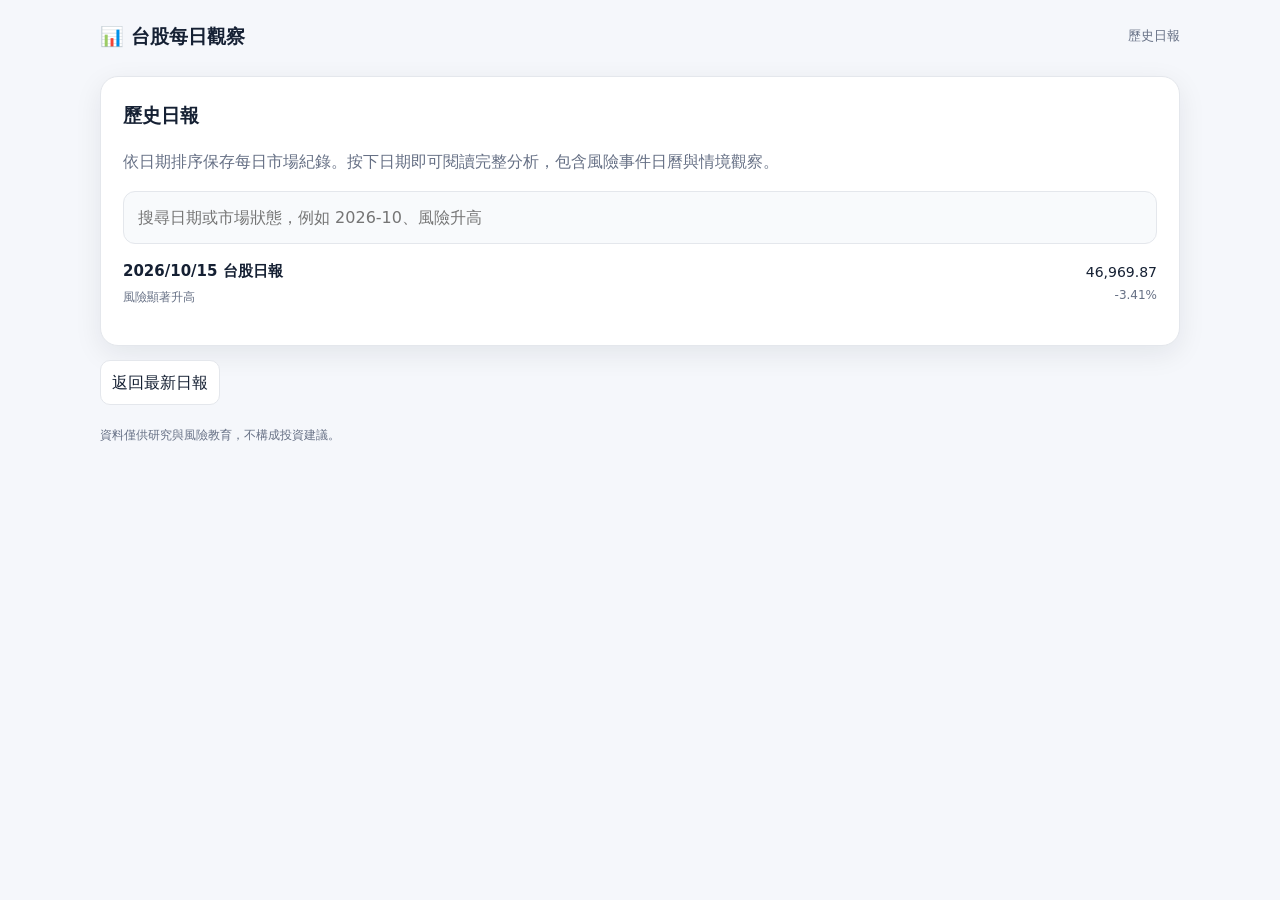
==== archive.html @ d0d0de47 "Add searchable daily report archive" ====
<!doctype html>
<html lang="zh-Hant">
<head>
<meta charset="utf-8"><meta name="viewport" content="width=device-width,initial-scale=1">
<meta name="theme-color" content="#241f33">
<title>歷史日報｜台股每日觀察</title>
<meta name="description" content="查詢歷年台股每日盤後日報、加權指數與市場風險紀錄。">
<link rel="stylesheet" href="./assets/style.css">
<style>
.search{width:100%;padding:12px 14px;border-radius:12px;border:1px solid var(--line);background:var(--panel-soft);color:var(--text);font:inherit}
.archive-row{display:flex;align-items:center;justify-content:space-between;gap:12px;padding:15px 0;border-top:1px solid var(--line);text-decoration:none}
.archive-row:first-child{border-top:0}
.archive-row strong{display:block;font-size:15px}
.archive-row small{display:block;color:var(--muted);font-size:12px;margin-top:3px}
.archive-right{text-align:right;white-space:nowrap;font-size:14px}
.archive-right em{display:block;font-style:normal;color:var(--muted);font-size:12px}
</style>
</head>
<body>
<header class="site-header"><div class="container brand"><h1>📊 台股每日觀察</h1><div class="date">歷史日報</div></div></header>
<main class="container">
<section class="section">
  <h3>歷史日報</h3>
  <p style="color:var(--muted)">依日期排序保存每日市場紀錄。按下日期即可閱讀完整分析，包含風險事件日曆與情境觀察。</p>
  <input class="search" type="search" id="q" placeholder="搜尋日期或市場狀態，例如 2026-10、風險升高" aria-label="搜尋歷史日報">
  <div id="report-list"><a class="archive-row" href="./reports/2026-10-15.html"><span><strong>2026/10/15 台股日報</strong><small>風險顯著升高</small></span><span class="archive-right">46,969.87<em>-3.41%</em></span></a></div>
</section>
<nav class="navlinks"><a href="./index.html">返回最新日報</a></nav>
</main>
<footer class="footer"><div class="container">資料僅供研究與風險教育，不構成投資建議。</div></footer>
<script>
(()=>{const list=document.getElementById('report-list'),q=document.getElementById('q');
let reports=[];
const escapeHtml=s=>String(s).replace(/[&<>"']/g,c=>({'&':'&amp;','<':'&lt;','>':'&gt;','"':'&quot;',"'":'&#39;'}[c]));
function draw(){const key=q.value.trim().toLowerCase();const rows=reports.filter(r=>(r.date+' '+(r.market_state||'')).toLowerCase().includes(key));
list.innerHTML=rows.length?rows.map(r=>'<a class="archive-row" href="./'+encodeURI(r.url)+'"><span><strong>'+escapeHtml(r.title||r.date)+'</strong><small>'+escapeHtml(r.market_state||'未分類')+'</small></span><span class="archive-right">'+(Number.isFinite(Number(r.taiex_close))&&r.taiex_close!==null?Number(r.taiex_close).toLocaleString('en-US',{minimumFractionDigits:2,maximumFractionDigits:2}):'休市')+'<em>'+(typeof r.change_pct==='number'?(r.change_pct>0?'+':'')+r.change_pct.toFixed(2)+'%':'—')+'</em></span></a>').join(''):'<p>沒有符合條件的紀錄。</p>';}
fetch('./data/history.json',{cache:'no-store'}).then(r=>{if(!r.ok)throw new Error('load failed');return r.json()}).then(data=>{reports=data.sort((a,b)=>b.date.localeCompare(a.date));draw()}).catch(()=>{});
q.addEventListener('input',draw);
})();
</script>
</body></html>
---- assets/style.css ----
:root{
  color-scheme:light dark;
  --bg:#f5f7fb;
  --panel:#ffffff;
  --panel-soft:#f8fafc;
  --text:#152033;
  --muted:#667085;
  --line:#e4e7ec;
  --accent:#3157d5;
  --green:#087a55;
  --yellow:#946200;
  --orange:#b54708;
  --red:#b42318;
  --shadow:0 8px 28px rgba(16,24,40,.08);
}
*{box-sizing:border-box}
html{scroll-behavior:smooth}
body{
  margin:0;
  font-family:Inter,"Noto Sans TC","PingFang TC","Microsoft JhengHei",system-ui,-apple-system,sans-serif;
  background:var(--bg);
  color:var(--text);
  line-height:1.7;
}
a{color:inherit}
.container{width:min(1080px,calc(100% - 28px));margin:0 auto}
.site-header{padding:20px 0 10px}
.brand{display:flex;align-items:center;justify-content:space-between;gap:16px}
.brand h1{font-size:19px;margin:0}
.brand .date{font-size:13px;color:var(--muted)}
.hero{
  background:linear-gradient(135deg,#241f33,#5d2634);
  color:#fff;
  border-radius:22px;
  padding:26px;
  margin:12px 0 18px;
  box-shadow:var(--shadow);
}
.hero-top{display:flex;justify-content:space-between;gap:18px;align-items:flex-start}
.kicker{font-size:13px;opacity:.78;letter-spacing:.04em}
.hero h2{font-size:clamp(28px,6vw,52px);line-height:1.05;margin:8px 0}
.hero .change{font-weight:700;font-size:18px}
.risk-badge{
  display:inline-flex;align-items:center;gap:7px;
  padding:7px 11px;border-radius:999px;
  background:rgba(255,255,255,.13);font-size:13px;font-weight:700;white-space:nowrap
}
.hero-note{margin:18px 0 0;max-width:780px;opacity:.9}
.grid{display:grid;grid-template-columns:repeat(4,1fr);gap:12px;margin-bottom:18px}
.card,.section{
  background:var(--panel);
  border:1px solid var(--line);
  border-radius:18px;
  box-shadow:var(--shadow);
}
.card{padding:16px}
.card-label{font-size:12px;color:var(--muted);margin-bottom:5px}
.card-value{font-size:21px;font-weight:800;line-height:1.25}
.card-sub{font-size:12px;color:var(--muted);margin-top:4px}
.section{padding:22px;margin:14px 0}
.section h3{margin:0 0 14px;font-size:19px}
.section h4{margin:18px 0 6px;font-size:15px}
.section p:last-child{margin-bottom:0}
.callout{
  border-left:4px solid var(--accent);
  background:var(--panel-soft);
  padding:14px 16px;border-radius:10px;margin:12px 0
}
.callout.red{border-left-color:var(--red)}
.callout.orange{border-left-color:var(--orange)}
.callout.green{border-left-color:var(--green)}
table{width:100%;border-collapse:collapse;font-size:14px}
th,td{padding:11px 9px;border-bottom:1px solid var(--line);text-align:left;vertical-align:top}
th{font-size:12px;color:var(--muted);font-weight:700}
tr:last-child td{border-bottom:0}
.tag{display:inline-flex;padding:3px 8px;border-radius:999px;font-size:12px;font-weight:700;background:var(--panel-soft);border:1px solid var(--line)}
.tag.red{color:var(--red)}
.tag.orange{color:var(--orange)}
.tag.green{color:var(--green)}
.tag.yellow{color:var(--yellow)}
.two-col{display:grid;grid-template-columns:1fr 1fr;gap:14px}
ul,ol{padding-left:22px}
details{border-top:1px solid var(--line);padding:14px 0}
details:first-of-type{border-top:0}
summary{cursor:pointer;font-weight:750}
.footer{padding:20px 0 44px;color:var(--muted);font-size:12px}
.footer a{text-decoration:none}
.navlinks{display:flex;gap:10px;flex-wrap:wrap;margin:10px 0 0}
.navlinks a{padding:8px 11px;border:1px solid var(--line);border-radius:10px;text-decoration:none;background:var(--panel)}
@media(max-width:760px){
  .grid{grid-template-columns:repeat(2,1fr)}
  .two-col{grid-template-columns:1fr}
  .hero{padding:21px}
  .hero-top{display:block}
  .risk-badge{margin-top:10px}
  .section{padding:18px}
  table{font-size:13px}
}
@media(prefers-color-scheme:dark){
  :root{
    --bg:#0c111b;--panel:#121a27;--panel-soft:#172131;--text:#eef2f7;--muted:#98a2b3;--line:#253247;--accent:#8fa7ff;
    --shadow:0 8px 28px rgba(0,0,0,.22)
  }
  .hero{background:linear-gradient(135deg,#251923,#542431)}
}
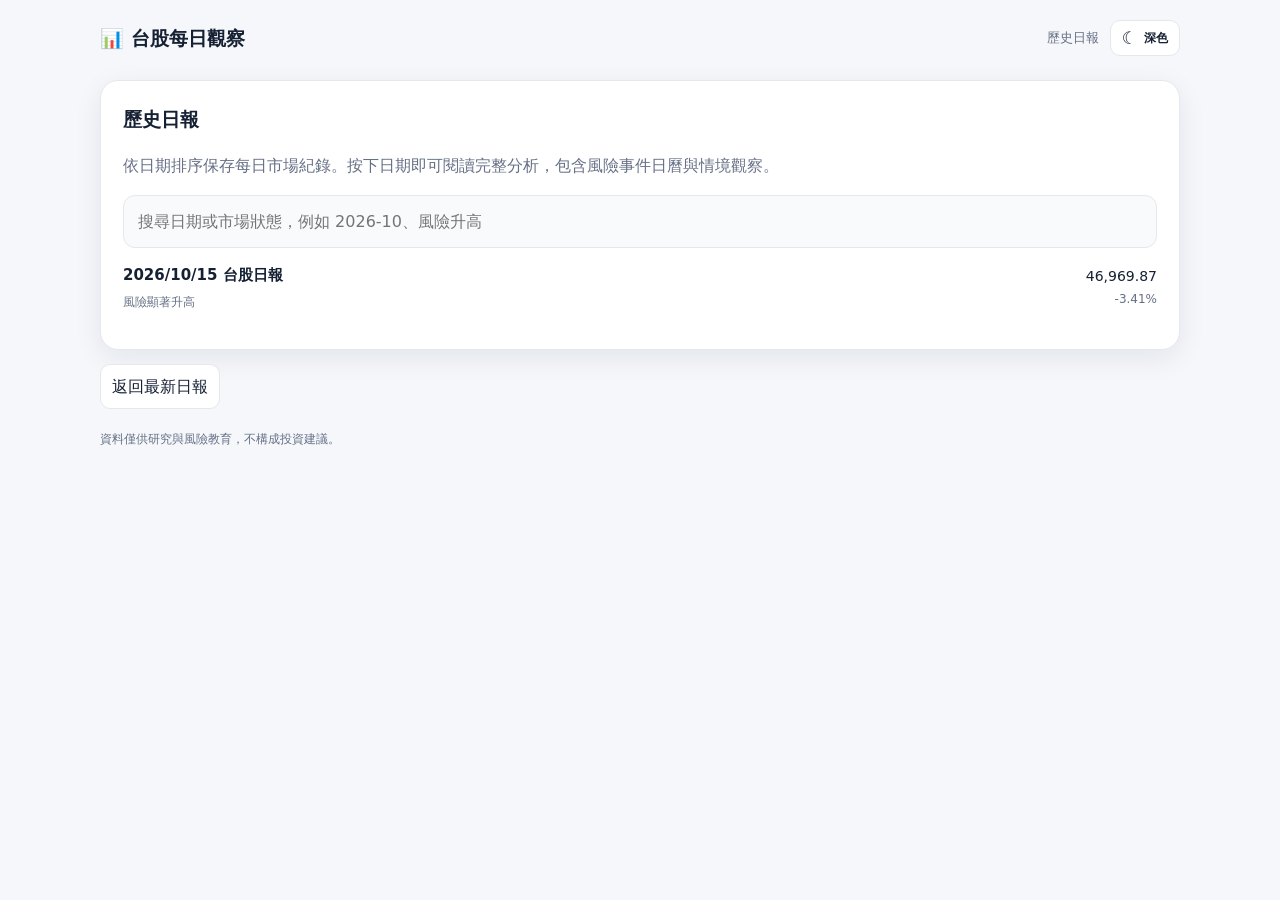
==== commit 6d35a368: "Enable persistent manual light/dark mode for reports and archive" ====
--- a/archive.html
+++ b/archive.html
@@ -5,6 +5,7 @@
 <meta name="theme-color" content="#241f33">
 <title>歷史日報｜台股每日觀察</title>
 <meta name="description" content="查詢歷年台股每日盤後日報、加權指數與市場風險紀錄。">
+<script src="./assets/theme.js"></script>
 <link rel="stylesheet" href="./assets/style.css">
 <style>
 .search{width:100%;padding:12px 14px;border-radius:12px;border:1px solid var(--line);background:var(--panel-soft);color:var(--text);font:inherit}
@@ -17,7 +18,7 @@
 </style>
 </head>
 <body>
-<header class="site-header"><div class="container brand"><h1>📊 台股每日觀察</h1><div class="date">歷史日報</div></div></header>
+<header class="site-header"><div class="container brand"><h1>📊 台股每日觀察</h1><div class="header-actions"><span class="date">歷史日報</span><button type="button" class="theme-switch" data-theme-toggle aria-label="切換深色模式"><span class="theme-icon">☾</span><span class="theme-label">深色</span></button></div></div></header>
 <main class="container">
 <section class="section">
   <h3>歷史日報</h3>
--- a/assets/style.css
+++ b/assets/style.css
@@ -1,5 +1,5 @@
 :root{
-  color-scheme:light dark;
+  color-scheme:light;
   --bg:#f5f7fb;
   --panel:#ffffff;
   --panel-soft:#f8fafc;
@@ -96,10 +96,16 @@
   .section{padding:18px}
   table{font-size:13px}
 }
-@media(prefers-color-scheme:dark){
-  :root{
+:root[data-theme="dark"]{
     --bg:#0c111b;--panel:#121a27;--panel-soft:#172131;--text:#eef2f7;--muted:#98a2b3;--line:#253247;--accent:#8fa7ff;
     --shadow:0 8px 28px rgba(0,0,0,.22)
   }
-  .hero{background:linear-gradient(135deg,#251923,#542431)}
-}
+:root[data-theme="dark"] .hero{background:linear-gradient(135deg,#251923,#542431)}
+
+/* Shared manual theme toggle for report/archive pages */
+.header-actions{display:flex;gap:11px;align-items:center}
+.theme-switch{display:inline-flex;gap:7px;align-items:center;padding:7px 11px;border:1px solid var(--line);border-radius:10px;background:var(--panel);color:var(--text);font:inherit;font-size:12px;cursor:pointer}
+.theme-switch:hover,.theme-switch:focus-visible{border-color:var(--accent)}
+.theme-switch .theme-icon{font-size:17px;line-height:1}
+.theme-switch .theme-label{font-weight:650}
+@media(max-width:520px){.brand{flex-wrap:wrap;gap:9px}.header-actions{gap:8px}}
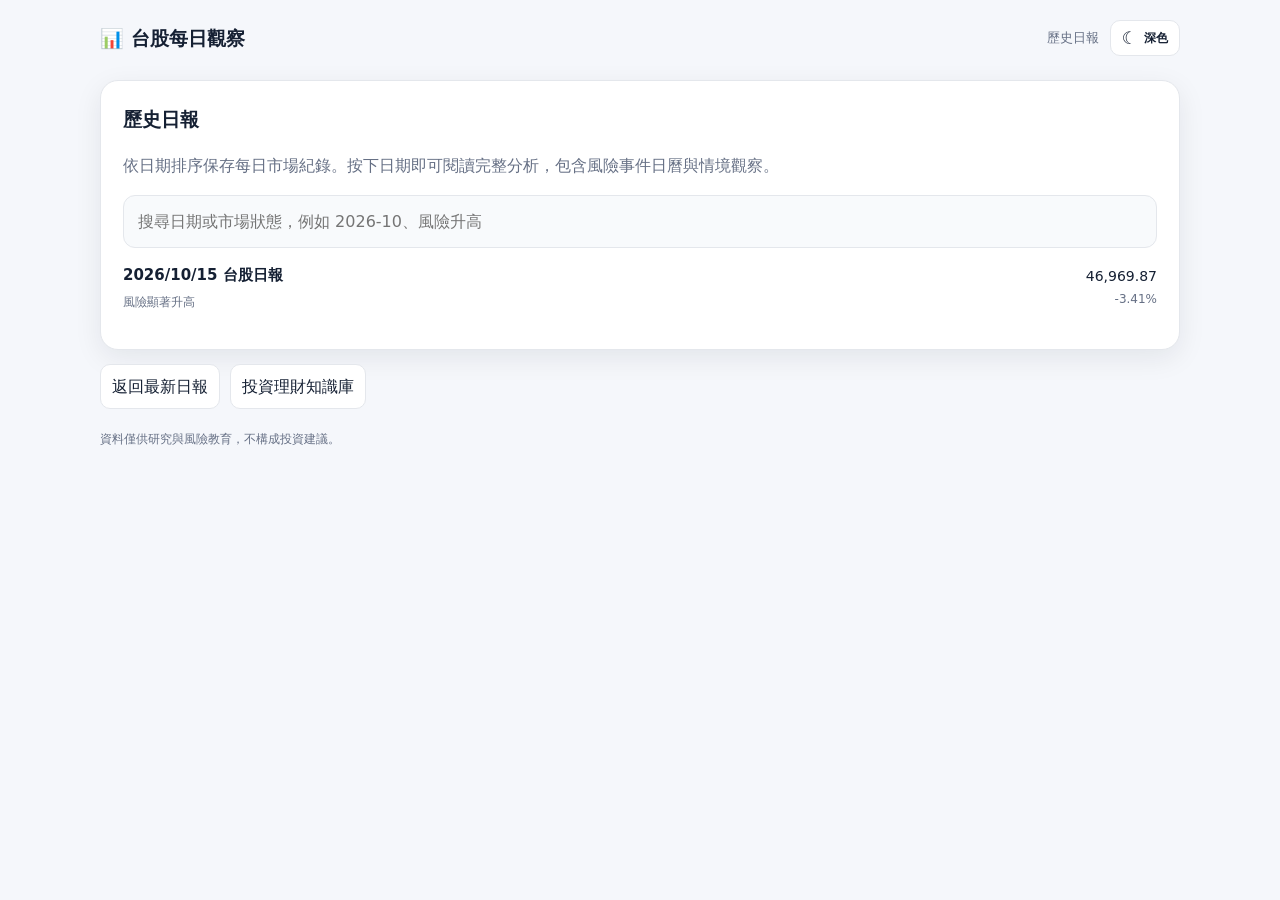
==== commit 080d53df: "Link Investment Academy from archive.html" ====
--- a/archive.html
+++ b/archive.html
@@ -26,7 +26,7 @@
   <input class="search" type="search" id="q" placeholder="搜尋日期或市場狀態，例如 2026-10、風險升高" aria-label="搜尋歷史日報">
   <div id="report-list"><a class="archive-row" href="./reports/2026-10-15.html"><span><strong>2026/10/15 台股日報</strong><small>風險顯著升高</small></span><span class="archive-right">46,969.87<em>-3.41%</em></span></a></div>
 </section>
-<nav class="navlinks"><a href="./index.html">返回最新日報</a></nav>
+<nav class="navlinks"><a href="./index.html">返回最新日報</a><a href="./guide.html">投資理財知識庫</a></nav>
 </main>
 <footer class="footer"><div class="container">資料僅供研究與風險教育，不構成投資建議。</div></footer>
 <script>
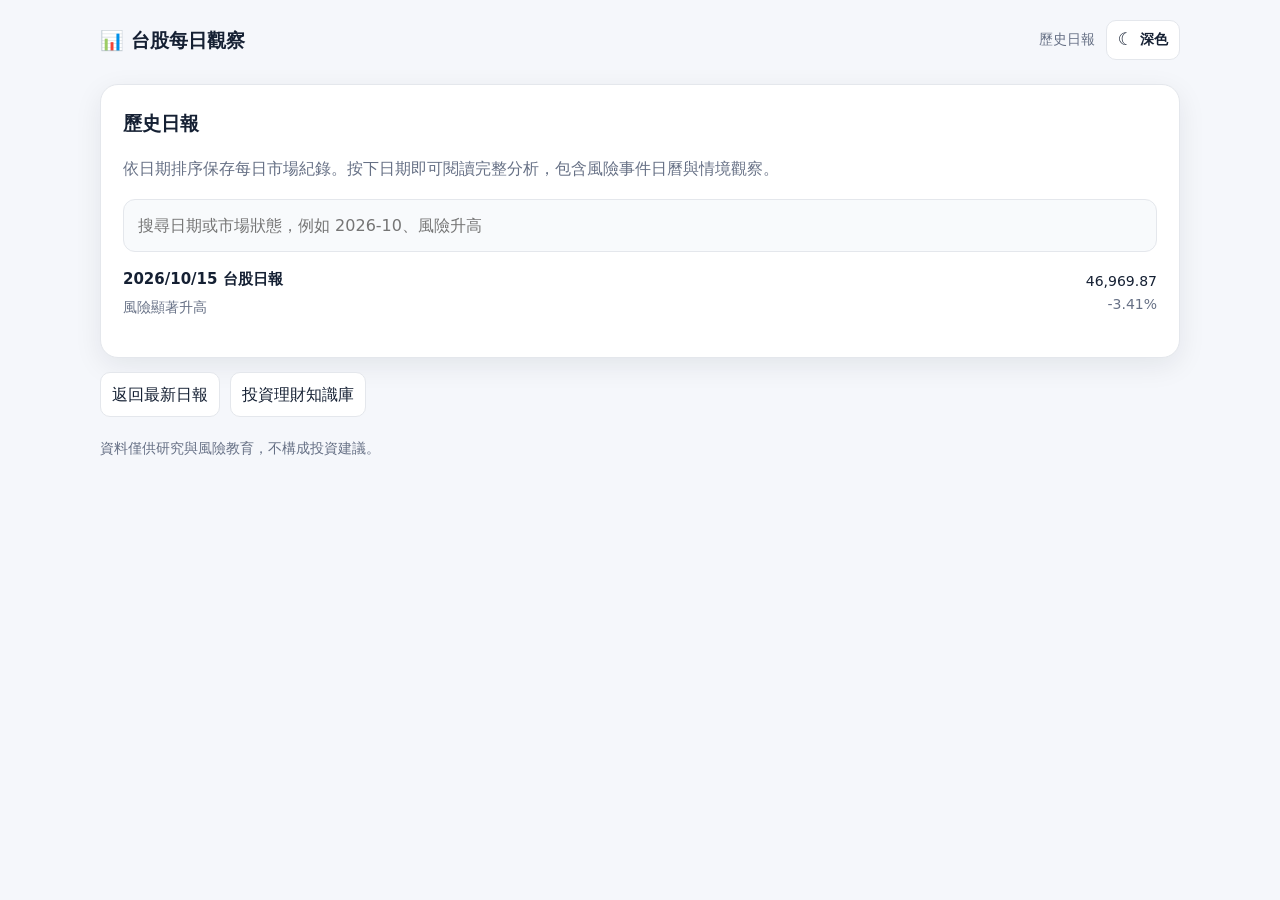
==== commit bfe31bde: "Increase website typography with minimum 14px across archive.html" ====
--- a/archive.html
+++ b/archive.html
@@ -9,12 +9,12 @@
 <link rel="stylesheet" href="./assets/style.css">
 <style>
 .search{width:100%;padding:12px 14px;border-radius:12px;border:1px solid var(--line);background:var(--panel-soft);color:var(--text);font:inherit}
-.archive-row{display:flex;align-items:center;justify-content:space-between;gap:12px;padding:15px 0;border-top:1px solid var(--line);text-decoration:none}
+.archive-row{display:flex;align-items:center;justify-content:space-between;gap:12px;flex-wrap:wrap;padding:15px 0;border-top:1px solid var(--line);text-decoration:none}
 .archive-row:first-child{border-top:0}
 .archive-row strong{display:block;font-size:15px}
-.archive-row small{display:block;color:var(--muted);font-size:12px;margin-top:3px}
+.archive-row small{display:block;color:var(--muted);font-size:14px;margin-top:3px}
 .archive-right{text-align:right;white-space:nowrap;font-size:14px}
-.archive-right em{display:block;font-style:normal;color:var(--muted);font-size:12px}
+.archive-right em{display:block;font-style:normal;color:var(--muted);font-size:14px}
 </style>
 </head>
 <body>
--- a/assets/style.css
+++ b/assets/style.css
@@ -21,13 +21,14 @@
   background:var(--bg);
   color:var(--text);
   line-height:1.7;
+  font-size:16px;
 }
 a{color:inherit}
 .container{width:min(1080px,calc(100% - 28px));margin:0 auto}
 .site-header{padding:20px 0 10px}
 .brand{display:flex;align-items:center;justify-content:space-between;gap:16px}
 .brand h1{font-size:19px;margin:0}
-.brand .date{font-size:13px;color:var(--muted)}
+.brand .date{font-size:14px;color:var(--muted)}
 .hero{
   background:linear-gradient(135deg,#241f33,#5d2634);
   color:#fff;
@@ -37,13 +38,13 @@
   box-shadow:var(--shadow);
 }
 .hero-top{display:flex;justify-content:space-between;gap:18px;align-items:flex-start}
-.kicker{font-size:13px;opacity:.78;letter-spacing:.04em}
+.kicker{font-size:14px;opacity:.78;letter-spacing:.04em}
 .hero h2{font-size:clamp(28px,6vw,52px);line-height:1.05;margin:8px 0}
 .hero .change{font-weight:700;font-size:18px}
 .risk-badge{
   display:inline-flex;align-items:center;gap:7px;
   padding:7px 11px;border-radius:999px;
-  background:rgba(255,255,255,.13);font-size:13px;font-weight:700;white-space:nowrap
+  background:rgba(255,255,255,.13);font-size:14px;font-weight:700;white-space:nowrap
 }
 .hero-note{margin:18px 0 0;max-width:780px;opacity:.9}
 .grid{display:grid;grid-template-columns:repeat(4,1fr);gap:12px;margin-bottom:18px}
@@ -54,9 +55,9 @@
   box-shadow:var(--shadow);
 }
 .card{padding:16px}
-.card-label{font-size:12px;color:var(--muted);margin-bottom:5px}
+.card-label{font-size:14px;color:var(--muted);margin-bottom:5px}
 .card-value{font-size:21px;font-weight:800;line-height:1.25}
-.card-sub{font-size:12px;color:var(--muted);margin-top:4px}
+.card-sub{font-size:14px;color:var(--muted);margin-top:4px}
 .section{padding:22px;margin:14px 0}
 .section h3{margin:0 0 14px;font-size:19px}
 .section h4{margin:18px 0 6px;font-size:15px}
@@ -71,9 +72,9 @@
 .callout.green{border-left-color:var(--green)}
 table{width:100%;border-collapse:collapse;font-size:14px}
 th,td{padding:11px 9px;border-bottom:1px solid var(--line);text-align:left;vertical-align:top}
-th{font-size:12px;color:var(--muted);font-weight:700}
+th{font-size:14px;color:var(--muted);font-weight:700}
 tr:last-child td{border-bottom:0}
-.tag{display:inline-flex;padding:3px 8px;border-radius:999px;font-size:12px;font-weight:700;background:var(--panel-soft);border:1px solid var(--line)}
+.tag{display:inline-flex;padding:3px 8px;border-radius:999px;font-size:14px;font-weight:700;background:var(--panel-soft);border:1px solid var(--line)}
 .tag.red{color:var(--red)}
 .tag.orange{color:var(--orange)}
 .tag.green{color:var(--green)}
@@ -83,7 +84,7 @@
 details{border-top:1px solid var(--line);padding:14px 0}
 details:first-of-type{border-top:0}
 summary{cursor:pointer;font-weight:750}
-.footer{padding:20px 0 44px;color:var(--muted);font-size:12px}
+.footer{padding:20px 0 44px;color:var(--muted);font-size:14px}
 .footer a{text-decoration:none}
 .navlinks{display:flex;gap:10px;flex-wrap:wrap;margin:10px 0 0}
 .navlinks a{padding:8px 11px;border:1px solid var(--line);border-radius:10px;text-decoration:none;background:var(--panel)}
@@ -94,7 +95,7 @@
   .hero-top{display:block}
   .risk-badge{margin-top:10px}
   .section{padding:18px}
-  table{font-size:13px}
+  table{font-size:14px}
 }
 :root[data-theme="dark"]{
     --bg:#0c111b;--panel:#121a27;--panel-soft:#172131;--text:#eef2f7;--muted:#98a2b3;--line:#253247;--accent:#8fa7ff;
@@ -104,8 +105,17 @@
 
 /* Shared manual theme toggle for report/archive pages */
 .header-actions{display:flex;gap:11px;align-items:center}
-.theme-switch{display:inline-flex;gap:7px;align-items:center;padding:7px 11px;border:1px solid var(--line);border-radius:10px;background:var(--panel);color:var(--text);font:inherit;font-size:12px;cursor:pointer}
+.theme-switch{display:inline-flex;gap:7px;align-items:center;padding:7px 11px;border:1px solid var(--line);border-radius:10px;background:var(--panel);color:var(--text);font:inherit;font-size:14px;cursor:pointer}
 .theme-switch:hover,.theme-switch:focus-visible{border-color:var(--accent)}
 .theme-switch .theme-icon{font-size:17px;line-height:1}
 .theme-switch .theme-label{font-weight:650}
 @media(max-width:520px){.brand{flex-wrap:wrap;gap:9px}.header-actions{gap:8px}}
+
+/* Report/archive readability: body 16px, helper text never below 14px. */
+th,.card-label,.card-sub,.tag,.kicker,.footer,.brand .date,.theme-switch{font-size:14px}
+.section p,.section li,.callout{line-height:1.75}
+@media(max-width:760px){
+ .section{overflow-x:auto}
+ table{font-size:14px}
+ .brand{flex-wrap:wrap}
+}
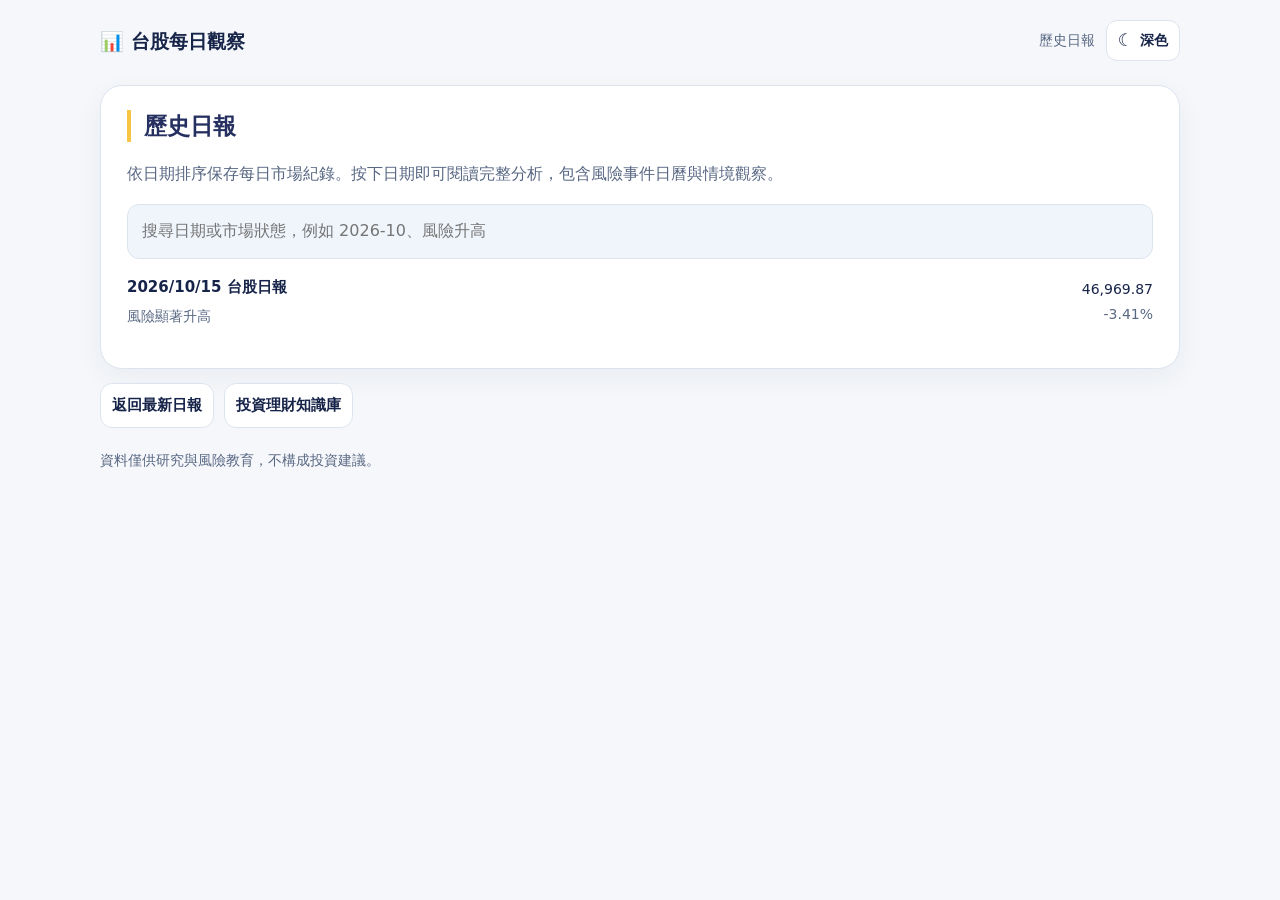
==== commit cf3aae38: "Polish accessible gold/navy accents and remove obsolete purple browser chrome" ====
--- a/archive.html
+++ b/archive.html
@@ -2,7 +2,7 @@
 <html lang="zh-Hant">
 <head>
 <meta charset="utf-8"><meta name="viewport" content="width=device-width,initial-scale=1">
-<meta name="theme-color" content="#241f33">
+<meta name="theme-color" content="#F5F7FA">
 <title>歷史日報｜台股每日觀察</title>
 <meta name="description" content="查詢歷年台股每日盤後日報、加權指數與市場風險紀錄。">
 <script src="./assets/theme.js"></script>
--- a/assets/style.css
+++ b/assets/style.css
@@ -6,7 +6,7 @@
   --text:#152033;
   --muted:#667085;
   --line:#e4e7ec;
-  --accent:#3157d5;
+  --accent:#F6C543;
   --green:#087a55;
   --yellow:#946200;
   --orange:#b54708;
@@ -30,7 +30,7 @@
 .brand h1{font-size:19px;margin:0}
 .brand .date{font-size:14px;color:var(--muted)}
 .hero{
-  background:linear-gradient(135deg,#241f33,#5d2634);
+  background:linear-gradient(128deg,#252F60,#4053A0);
   color:#fff;
   border-radius:22px;
   padding:26px;
@@ -98,10 +98,10 @@
   table{font-size:14px}
 }
 :root[data-theme="dark"]{
-    --bg:#0c111b;--panel:#121a27;--panel-soft:#172131;--text:#eef2f7;--muted:#98a2b3;--line:#253247;--accent:#8fa7ff;
+    --bg:#0c111b;--panel:#121a27;--panel-soft:#172131;--text:#eef2f7;--muted:#98a2b3;--line:#253247;--accent:#F6C543;
     --shadow:0 8px 28px rgba(0,0,0,.22)
   }
-:root[data-theme="dark"] .hero{background:linear-gradient(135deg,#251923,#542431)}
+:root[data-theme="dark"] .hero{background:linear-gradient(128deg,#252F60,#313D78)}
 
 /* Shared manual theme toggle for report/archive pages */
 .header-actions{display:flex;gap:11px;align-items:center}
@@ -119,3 +119,84 @@
  table{font-size:14px}
  .brand{flex-wrap:wrap}
 }
+
+/* Research Dashboard palette shared by historical / daily HTML reports.
+   Gold #F6C543 for brand actions, navy + ice blue + teal + warm orange for structure. */
+:root{
+ --bg:#F5F7FA;--panel:#FFFFFF;--panel-soft:#F0F5FC;
+ --text:#172449;--muted:#586783;--line:#DDE4EF;
+ --accent:#F6C543;--navy:#252F60;--teal:#178E83;
+ --ice:#438BBE;--orange:#D88642;
+ --green:#168374;--yellow:#825D13;--red:#B42339;
+ --shadow:0 9px 28px rgba(32,52,91,.055);
+}
+:root[data-theme="dark"]{
+ --bg:#111827;--panel:#202B49;--panel-soft:#263852;
+ --text:#F4F7FF;--muted:#BFCBE2;--line:#344462;
+ --accent:#F6C543;--navy:#E5ECFC;--teal:#63C9B5;--ice:#72B4E2;
+ --orange:#E5A56C;--green:#78DBBD;--yellow:#F6C543;--red:#F1A2B5;
+ --shadow:0 11px 30px rgba(0,0,0,.20);
+}
+body{font-size:16px;line-height:1.8}
+.hero{position:relative;overflow:hidden;background:linear-gradient(125deg,#252F60 0%,#313D78 70%,#4053A0 100%);padding:30px 34px;border-radius:22px;box-shadow:0 12px 30px rgba(37,47,96,.14)}
+.hero::before{content:"";position:absolute;right:-130px;top:-160px;width:360px;height:360px;border-radius:50%;background:radial-gradient(circle,rgba(246,197,67,.20),transparent 65%);pointer-events:none}
+.hero .kicker{color:#DDE6F8;opacity:1;font-size:15px}
+.hero .hero-note{font-size:16px;color:#E5ECF9}
+.hero h2{line-height:1.17;overflow-wrap:anywhere}
+.hero .risk-badge{font-size:14px;background:#F6C543;color:#172449;border:1px solid #ECC057}
+.card,.section{border-radius:22px;border:1px solid var(--line);box-shadow:var(--shadow)}
+.card{padding:21px 22px;border-top:4px solid var(--ice);background:#F3F8FC}
+.card:nth-child(2){border-top-color:var(--teal);background:#EDF8F5}
+.card:nth-child(3){border-top-color:#4053A0;background:#F0F4FB}
+.card:nth-child(4){border-top-color:var(--accent);background:#FFF8E6}
+.card-value{font-size:23px;color:#252F60}
+.card-label,.card-sub{font-size:15px;line-height:1.55}
+.section{padding:24px 26px}
+.section h3{font-size:23px;color:var(--navy);padding-left:13px;border-left:4px solid var(--accent);line-height:1.4;margin-bottom:18px}
+.section:has(.callout.red) h3{border-left-color:#C3576B}
+.section:has(.callout.orange) h3{border-left-color:var(--orange)}
+.section:has(.callout.green) h3{border-left-color:var(--teal)}
+.section h4{font-size:18px;color:var(--navy)}
+table{font-size:15px}
+th{font-size:15px;background:var(--panel-soft);color:var(--navy)}
+td,th{padding:12px 13px}
+tr:hover td{background:rgba(67,139,190,.045)}
+.callout{border-radius:0 14px 14px 0;padding:18px 20px;border-left-color:var(--accent);background:#FFF8E6;color:var(--text)}
+.callout.red{border-left-color:#C3576B;background:#FDF1F3}
+.callout.orange{border-left-color:var(--orange);background:#FFF3E7}
+.callout.green{border-left-color:var(--teal);background:#EAF7F3}
+.tag{font-size:14px;padding:5px 10px;border-radius:9px;background:var(--panel-soft)}
+.tag.red{background:#FCEEF1;color:#9F314A;border-color:#F3CBD5}
+.tag.orange,.tag.yellow{background:#FFF0DF;color:#8C4E12;border-color:#F1D6B5}
+.tag.green{background:#E5F5F0;color:#126E63;border-color:#C6E9DE}
+.navlinks a{font-size:15px;border-radius:12px;font-weight:700;transition:background .18s,border-color .18s}
+.navlinks a:hover{background:#FFF4CF;border-color:var(--accent);color:#172449}
+.theme-switch{font-size:14px;border-radius:11px}
+.theme-switch:hover,.theme-switch:focus-visible{border-color:var(--accent)}
+.archive-row{padding:17px 13px;border-radius:12px;transition:background .18s}
+.archive-row:hover,.archive-row:focus-visible{background:var(--panel-soft)}
+.archive-row strong{font-size:16px}
+.archive-row small,.archive-right,.archive-right em{font-size:15px}
+:root[data-theme="dark"] .hero{background:linear-gradient(125deg,#252F60,#313D78 70%,#4053A0)}
+:root[data-theme="dark"] .card{background:#1B3850;border-top-color:#72B4E2}
+:root[data-theme="dark"] .card:nth-child(2){background:#1C3C3B;border-top-color:#63C9B5}
+:root[data-theme="dark"] .card:nth-child(3){background:#263652;border-top-color:#8DABE8}
+:root[data-theme="dark"] .card:nth-child(4){background:#3C3425;border-top-color:#F6C543}
+:root[data-theme="dark"] .card-value{color:#F4F7FF}
+:root[data-theme="dark"] .section h3,:root[data-theme="dark"] .section h4,:root[data-theme="dark"] th{color:#F4F7FF}
+:root[data-theme="dark"] .callout{background:#413823}
+:root[data-theme="dark"] .callout.red{background:#452D38}
+:root[data-theme="dark"] .callout.orange{background:#493726}
+:root[data-theme="dark"] .callout.green{background:#1E423E}
+:root[data-theme="dark"] .tag.red{background:#452D38;color:#FFC0CC;border-color:#694557}
+:root[data-theme="dark"] .tag.orange,:root[data-theme="dark"] .tag.yellow{background:#493726;color:#F7D3A8;border-color:#795331}
+:root[data-theme="dark"] .tag.green{background:#1E423E;color:#A5EDD7;border-color:#3B6A61}
+:root[data-theme="dark"] .navlinks a:hover{background:#453B24;color:#F4F7FF}
+@media(max-width:760px){
+ .hero{padding:24px 21px}
+ .section{padding:20px 17px}
+ .section h3{font-size:21px}
+ .grid{gap:12px}
+ .card{padding:17px}
+ .section{overflow-x:auto}
+}
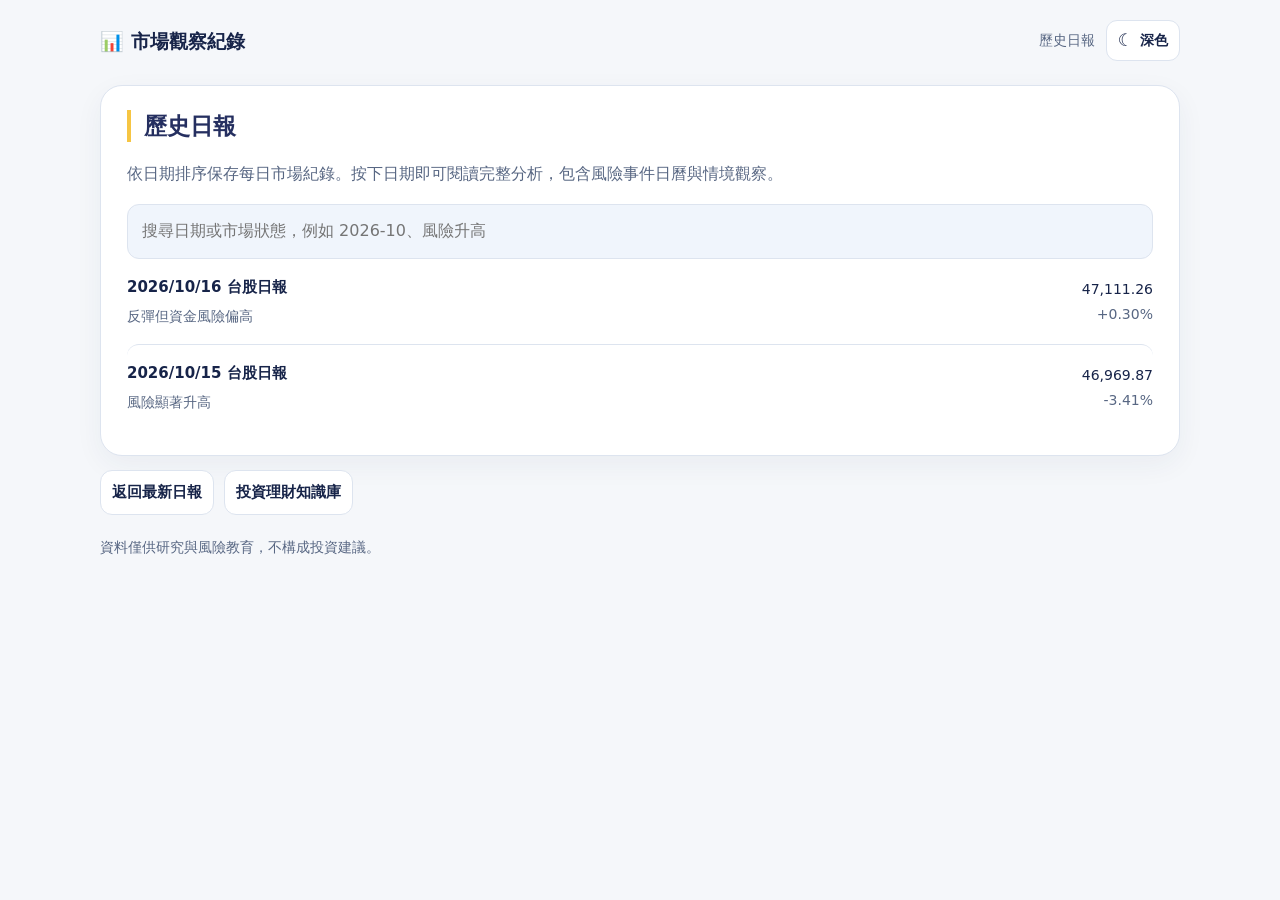
==== commit c318147e: "Use discreet Market Journal branding while preserving market analysis" ====
--- a/archive.html
+++ b/archive.html
@@ -3,8 +3,8 @@
 <head>
 <meta charset="utf-8"><meta name="viewport" content="width=device-width,initial-scale=1">
 <meta name="theme-color" content="#F5F7FA">
-<title>歷史日報｜台股每日觀察</title>
-<meta name="description" content="查詢歷年台股每日盤後日報、加權指數與市場風險紀錄。">
+<title>歷史紀錄｜Market Journal</title>
+<meta name="description" content="查詢每日市場觀察、指數變化與歷史風險紀錄。">
 <script src="./assets/theme.js"></script>
 <link rel="stylesheet" href="./assets/style.css">
 <style>
@@ -18,13 +18,13 @@
 </style>
 </head>
 <body>
-<header class="site-header"><div class="container brand"><h1>📊 台股每日觀察</h1><div class="header-actions"><span class="date">歷史日報</span><button type="button" class="theme-switch" data-theme-toggle aria-label="切換深色模式"><span class="theme-icon">☾</span><span class="theme-label">深色</span></button></div></div></header>
+<header class="site-header"><div class="container brand"><h1>📊 市場觀察紀錄</h1><div class="header-actions"><span class="date">歷史日報</span><button type="button" class="theme-switch" data-theme-toggle aria-label="切換深色模式"><span class="theme-icon">☾</span><span class="theme-label">深色</span></button></div></div></header>
 <main class="container">
 <section class="section">
   <h3>歷史日報</h3>
   <p style="color:var(--muted)">依日期排序保存每日市場紀錄。按下日期即可閱讀完整分析，包含風險事件日曆與情境觀察。</p>
   <input class="search" type="search" id="q" placeholder="搜尋日期或市場狀態，例如 2026-10、風險升高" aria-label="搜尋歷史日報">
-  <div id="report-list"><a class="archive-row" href="./reports/2026-10-15.html"><span><strong>2026/10/15 台股日報</strong><small>風險顯著升高</small></span><span class="archive-right">46,969.87<em>-3.41%</em></span></a></div>
+  <div id="report-list"><a class="archive-row" href="./reports/2026-10-15.html"><span><strong>2026/10/15 市場紀錄</strong><small>風險顯著升高</small></span><span class="archive-right">46,969.87<em>-3.41%</em></span></a></div>
 </section>
 <nav class="navlinks"><a href="./index.html">返回最新日報</a><a href="./guide.html">投資理財知識庫</a></nav>
 </main>
--- a/assets/style.css
+++ b/assets/style.css
@@ -143,7 +143,7 @@
 .hero .kicker{color:#DDE6F8;opacity:1;font-size:15px}
 .hero .hero-note{font-size:16px;color:#E5ECF9}
 .hero h2{line-height:1.17;overflow-wrap:anywhere}
-.hero .risk-badge{font-size:14px;background:#F6C543;color:#172449;border:1px solid #ECC057}
+.hero .risk-badge{font-size:14px;background:rgba(255,255,255,.16);color:#FFFFFF;border:1px solid rgba(255,255,255,.33)}
 .card,.section{border-radius:22px;border:1px solid var(--line);box-shadow:var(--shadow)}
 .card{padding:21px 22px;border-top:4px solid var(--ice);background:#F3F8FC}
 .card:nth-child(2){border-top-color:var(--teal);background:#EDF8F5}
